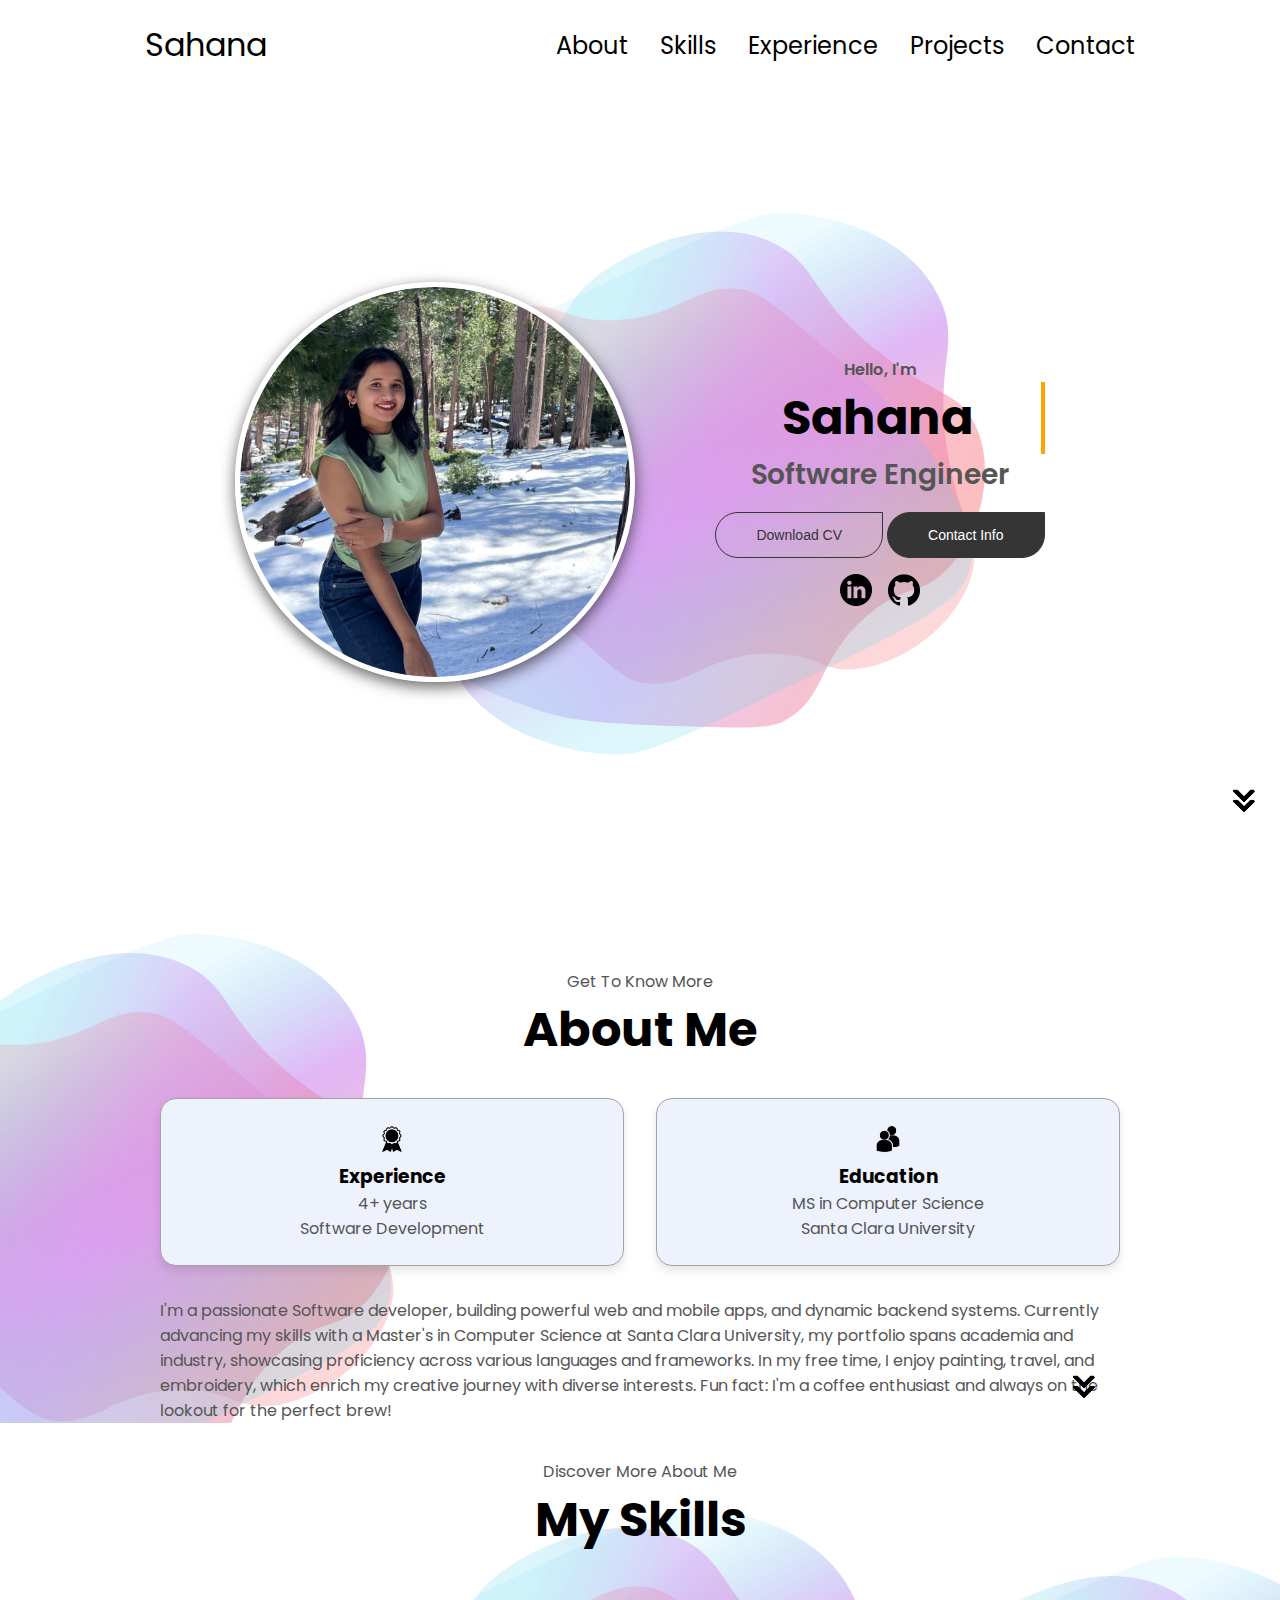
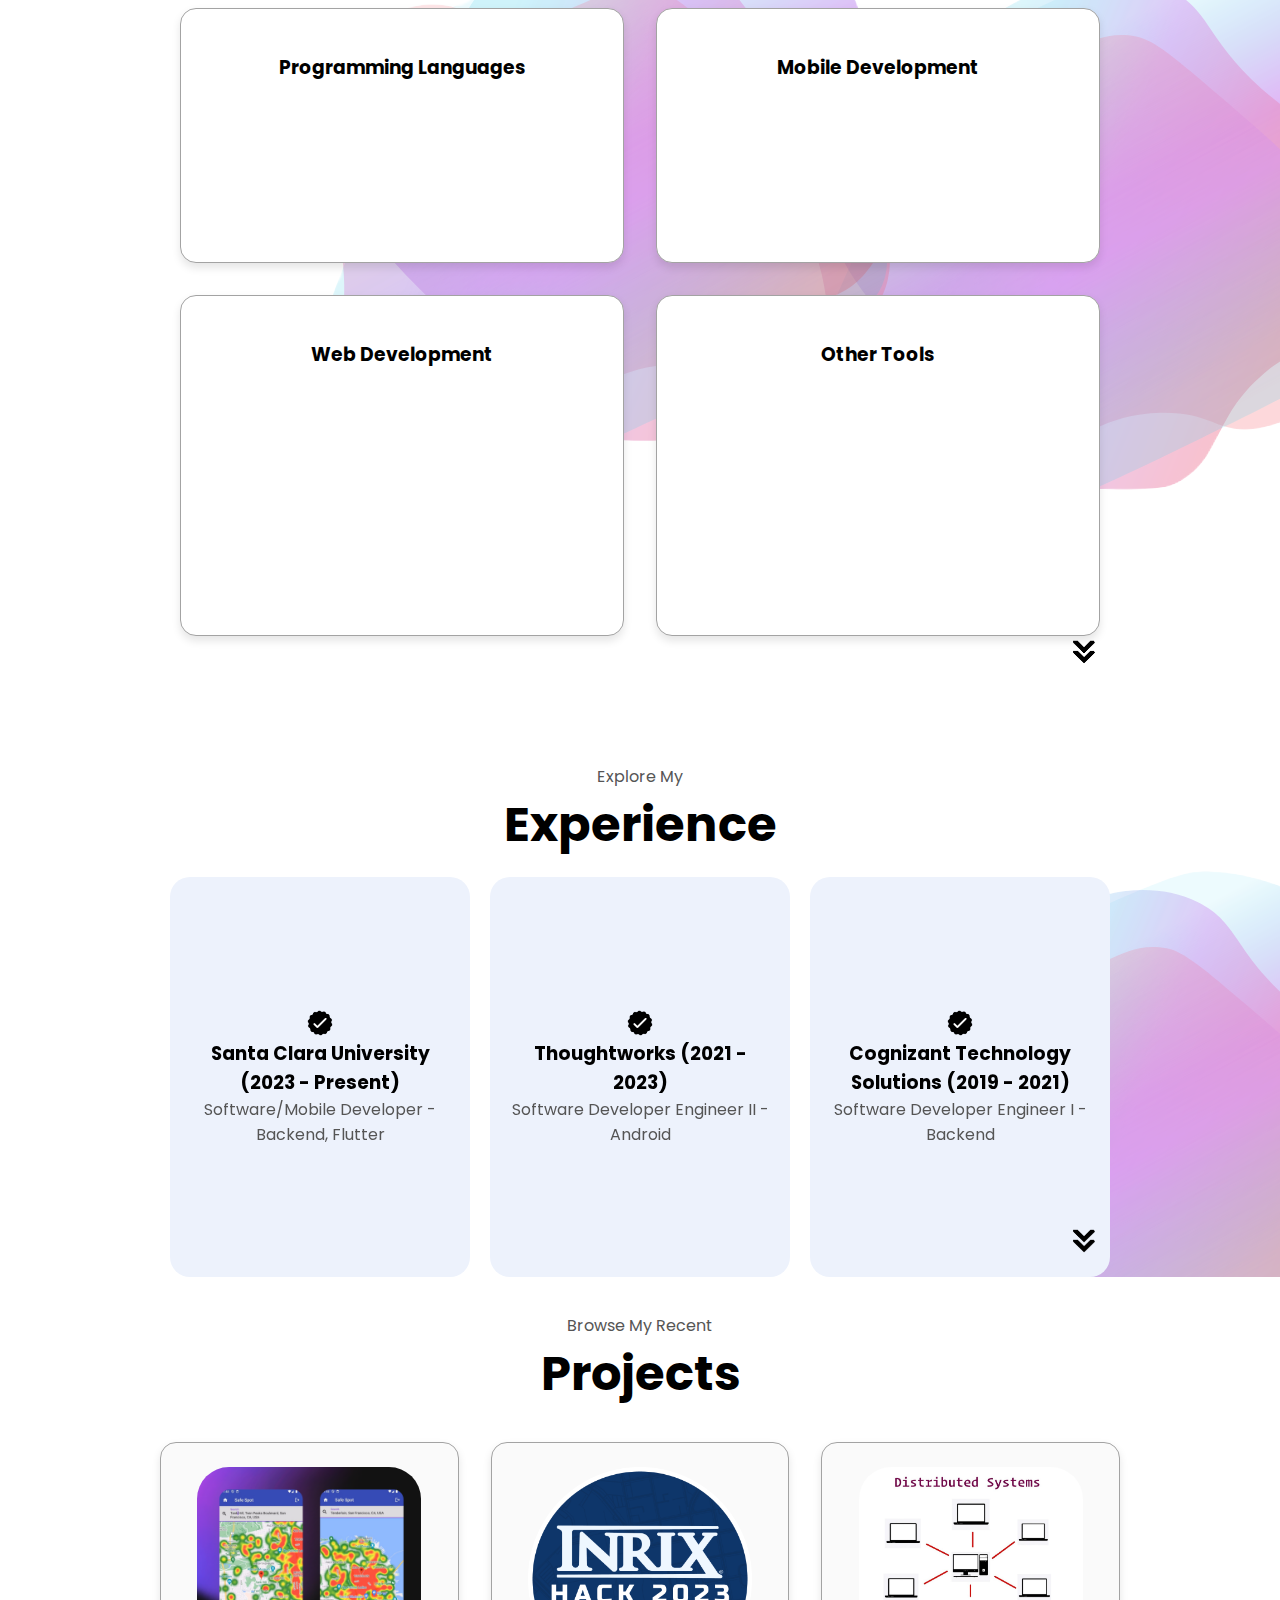
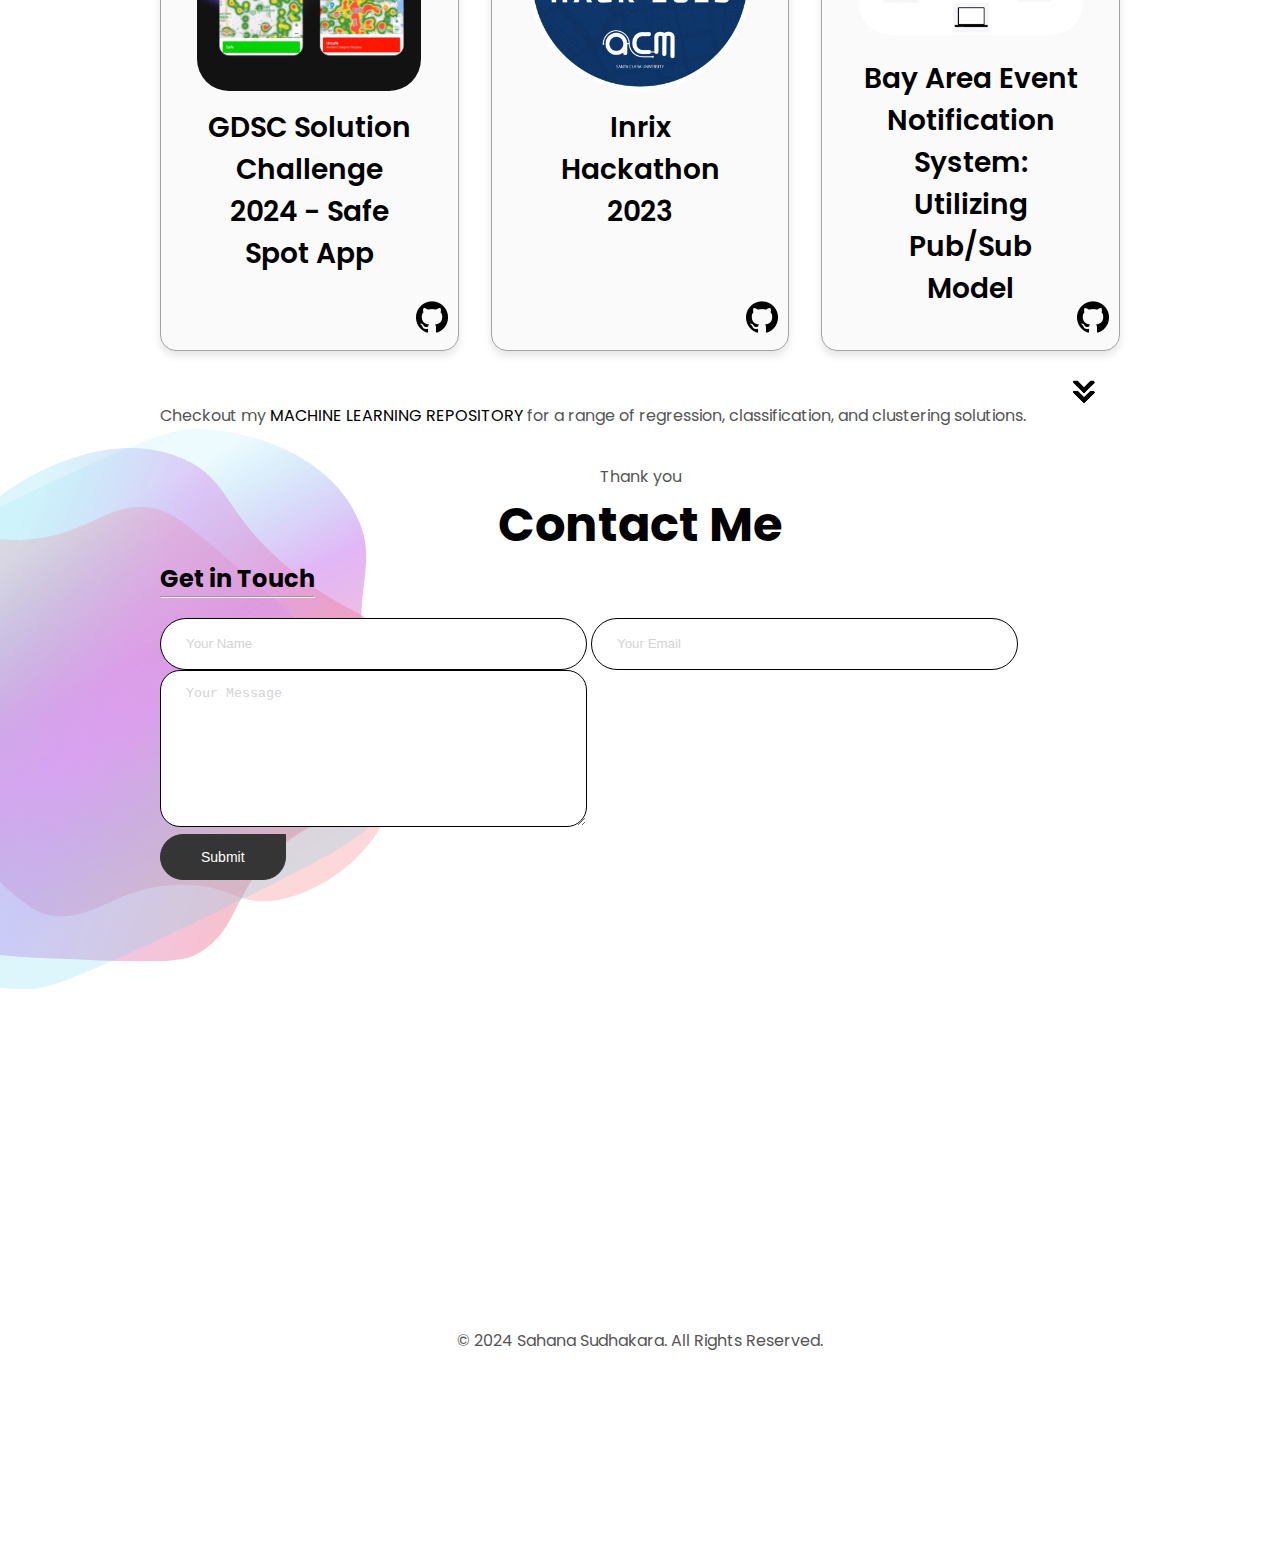
==== index.html @ e0f005fb "Phase 1" ====
<!DOCTYPE html>
<html lang="en">
<head>
    <meta charset="UTF-8">
    <meta http-equiv="X-UA-Compatible" content="IE=edge">
    <meta name="viewport" content="width=device-width, initial-scale=1.0">
    <title>Sahana Sudhakara Portfolio</title>
    <link rel="stylesheet" href="style.css">
    <link rel="stylesheet" href="mediaqueries.css">
</head>
<body>
    <nav id="desktop-nav">
        <div class="logo">Sahana</div>
        <div>
            <ul class="nav-links">
                <li><a href="#about">About</a></li>
                <li><a href="#skills-content">Skills</a></li>
                <li><a href="#experience">Experience</a></li>
                <li><a href="#projects">Projects</a></li>
                <li><a href="#contact">Contact</a></li>
            </ul>
        </div>
    </nav>
    <nav id="hamburger-nav">
      <div class="hamburger-menu">
        <div class="hamburger-icon" onclick="toggleMenu()">
          <span></span>
          <span></span>
          <span></span>
        </div>
        <ul class="menu-links">
          <li><a href="#about" onclick="toggleMenu()">About</a></li>
          <li><a href="#skills-content" onclick="toggleMenu()">Skills</a></li>
          <li><a href="#experience" onclick="toggleMenu()">Experience</a></li>
          <li><a href="#projects" onclick="toggleMenu()">Projects</a></li>
          <li><a href="#contact" onclick="toggleMenu()">Contact</a></li>
        </ul>
      </div>
    </nav>

    
    <div class="profile-hero">
      <section id="profile">
          <div class="section__pic-container">
              <img src="./assets/profile-pic.png" alt="Sahana Sudhakara profile picture" class="profile-pic"/>
          </div>
          <div class="section__text">
              <p class="section__text__p1">Hello, I'm</p>
              <h1 class="title_typing">Sahana</h1>
              <p class="section__text__p2">Software Engineer</p>
              <div class="btn-container">
                  <button class="btn btn-color-2" onclick="window.open('./assets/Sahana_Sudhakara_Resume.pdf')">Download CV</button>
                  <button class="btn btn-color-1" onclick="location.href='#contact'">Contact Info</button>
              </div>
              <div id="socials-container">
                  <img src="./assets/linkedin.png" alt="My LinkedIn profile" class="icon" onclick="location.href='https://www.linkedin.com/in/sahana-sudhakara/'"/>
                  <img src="./assets/github.png" alt="My Github profile" class="icon" onclick="location.href='https://github.com/SahanaSudhakara'"/>
              </div>
          </div>
          <img src="./assets/arrow.png" alt="Arrow icon" class="icon arrow" onclick="location.href='#about'"/>
      </section>
  </div>
  
  <div class="about-hero">

    <section id="about">
        <p class="section__text__p1">Get To Know More</p>
        <h1 class="title">About Me</h1>
        <div class="section-container">
            <div class="about-details-container">
                <div class="about-containers">
                    <div class="details-container-info">
                        <img src="./assets/experience.png" alt="Experience icon" class="icon"/>
                        <h3>Experience</h3>
                        <p>4+ years <br />Software Development</p>
                    </div>
                    <div class="details-container-info">
                        <img src="./assets/education.png" alt="Education icon" class="icon"/>
                        <h3>Education</h3>
                        <p>MS in Computer Science<br />Santa Clara University</p>
                    </div>
                </div>
                <div class="text-container">
                    <p>
                      I'm a passionate Software developer, building powerful web and mobile apps, and dynamic backend systems. Currently advancing my skills with a Master's in Computer Science at Santa Clara University, my portfolio spans academia and industry, showcasing proficiency across various languages and frameworks. In my free time, I enjoy painting, travel, and embroidery, which enrich my creative journey with diverse interests. Fun fact: I'm a coffee enthusiast and always on the lookout for the perfect brew!                    </p>
                </div>
            </div>
        </div>
        <img src="./assets/arrow.png" alt="Arrow icon" class="icon arrow" onclick="location.href='#skills-content'"/>
    </section>
</div>
<div class="skills-hero">

    <section id="skills-content">
      <p class="section__text__p1">Discover More About Me</p>
      <h1 class="title">My Skills</h1>      
      <div id="skills-container">
        <!-- The script should not be within a container -->
        <script>
          function loadSkill() {
            fetch("skills.html")
              .then(response => response.text())
              .then(data => {
                document.getElementById("skills-container").innerHTML = data;
              })
              .catch(error => console.error('Error loading skills.html:', error));
          }
    
          // Call the function to load skills.html content
          loadSkill();
        </script>
      </div>
      <img src="./assets/arrow.png" alt="Arrow icon" class="icon arrow" onclick="location.href='#experience'"/>
    </section>
    </div>
    <div class="experience-hero">


    <section id="experience">
        <p class="section__text__p1">Explore My</p>
        <h1 class="title">Experience</h1>
        <div id="experience-container">
          <!-- The script should not be within a container -->
          <script>
            function loadExperience() {
              fetch("experience.html")
                .then(response => response.text())
                .then(data => {
                  document.getElementById("experience-container").innerHTML = data;
                })
                .catch(error => console.error('Error loading experience.html:', error));
            }
      
            // Call the function to load experience.html content
            loadExperience();
          </script>
        </div>
        <img src="./assets/arrow.png" alt="Arrow icon" class="icon arrow" onclick="location.href='#projects'"/>
    </section>
    </div>

    <section id="projects">
        <p class="section__text__p1">Browse My Recent</p>
        <h1 class="title">Projects</h1>
        <div class="experience-details-container">
            <div class="about-containers">
              <div class="details-container color-container">
                <div class="article-container">
                    <img src="./assets/project-1.png" alt="Project 1" class="project-img"/>
                </div>
                <h2 class="experience-sub-title project-title">GDSC Solution Challenge 2024 - Safe Spot App</h2>
                <div class="btn-container-1">
                    <img src="./assets/github.png" alt="GitHub profile" class="icon" onclick="location.href='https://github.com/SahanaSudhakara/gdsc-frontend'"/>
                </div>
            </div>
            
            <div class="details-container color-container">
                <div class="article-container">
                    <img src="./assets/project-2.png" alt="Project 2" class="project-img"/>
                </div>
                <h2 class="experience-sub-title project-title">Inrix Hackathon 2023</h2>
                <div class="btn-container-1">
                    <img src="./assets/github.png" alt="GitHub profile" class="icon" onclick="location.href='https://github.com/SahanaSudhakara/inrix-2'"/>
                </div>
            </div>
            
            <div class="details-container color-container">
                <div class="article-container-1">
                    <img src="./assets/project-3.png" alt="Project 3" class="project-img"/>
                </div>
                <h2 class="experience-sub-title project-title">Bay Area Event Notification System: Utilizing Pub/Sub Model</h2>
                <div class="btn-container-1">
                    <img src="./assets/github.png" alt="GitHub profile" class="icon" onclick="location.href='https://github.com/SahanaSudhakara/EventBasedPubSub'"/>
                </div>
            </div>
          </div>
          <p>Checkout my <a href="https://github.com/SahanaSudhakara/Machine-learning-Algorithms" target="_blank" rel="noopener noreferrer">MACHINE LEARNING REPOSITORY</a> for a range of regression, classification,
            and clustering solutions.</p>         

        <img src="./assets/arrow.png" alt="Arrow icon" class="icon arrow" onclick="location.href='#contact'"/>
    </section>
    <div class="contact-hero">

    <section id="contact">
      <p class="section__text__p1">Thank you</p>
        <h1 class="title">Contact Me</h1>
        <div class="contact-left">
          <div class="contact-left-title">
              <h2>Get in Touch</h2>
              <hr>
          </div>
          <form action="https://api.web3forms.com/submit" method="POST">
              <div class="contact-left-inputs">
                <input type="hidden" name="access_key" value="96b669a8-fac5-483a-b743-2ce81959f2d0">
                  <input type="text" name="name" placeholder="Your Name" class="contact-inputs" required>
                  <input type="email" name="email" placeholder="Your Email" class="contact-inputs" required>
                  <textarea name="message" placeholder="Your Message" class="contact-inputs" required></textarea>
              </div>
              <button type="submit" class="btn btn-color-1">
                  Submit
              </button>
              <input type="hidden" name="accessKey" value="YOUR_WEB3FORMS_ACCESS_KEY">
          </form>
      </div>
    </section>
</div>
    <footer>
        <p>&copy; 2024 Sahana Sudhakara. All Rights Reserved.</p>
    </footer>
    <script src="script.js"></script>
</body>
</html>
---- style.css ----
@import url("https://fonts.googleapis.com/css2?family=Poppins:wght@300;400;500;600&display=swap");

* {
  margin: 0;
  padding: 0;
}

body {
  font-family: "Poppins", sans-serif;
}

html {
  scroll-behavior: smooth;
}
.profile-hero
{
  position: relative;
background-image: url(assets/page1.png);
}
.about-hero
{
  position: relative;

background-image: url(assets/page2.png);
}
.skills-hero
{
  position: relative;

background-image: url(assets/page3.png);
}
.experience-hero
{
width: 100%;
background-image: url(assets/page4.png);
}
.contact-hero
{
width: 100%;
background-image: url(assets/page2.png);
min-height: 100vh;
}

p {
  color: rgb(85, 85, 85);
}

/* TRANSITION */

a,
.btn {
  transition: all 300ms ease;
}

/* DESKTOP NAV */

nav,
.nav-links {
  display: flex;
}


nav {
  justify-content: space-around;
  align-items: center;
  height: 10vh;
}

.nav-links {
  gap: 2rem;
  list-style: none;
  font-size: 1.5rem;
}
.icon.arrow {
  position: absolute;
  bottom: 0;
  right: 0;
  margin-bottom: 20px; /* Adjust as needed for spacing */
  margin-right: 20px; /* Adjust as needed for spacing */
}
a {
  color: black;
  text-decoration: none;
  text-decoration-color: white;
}

a:hover {
  color: grey;
  text-decoration: underline;
  text-underline-offset: 1rem;
  text-decoration-color: rgb(181, 181, 181);
}

.logo {
  font-size: 2rem;
}

.logo:hover {
  cursor: default;
}


/* Hamburger menu styles */
#hamburger-nav {
  display: none;
}

.hamburger-menu {
  position: relative;
  display: inline-block; /* This will change to block in the media query for small screens */
}

.hamburger-icon {
  display: flex;
  flex-direction: column;
  justify-content: space-between;
  height: 24px;
  width: 30px;
  cursor: pointer;
}

.hamburger-icon span {
  width: 100%;
  height: 2px;
  background-color: black;
  transition: all 0.3s ease-in-out;
}

.menu-links {
  position: absolute;
  top: 100%;
  right: 0;
  background-color: white;
  width: fit-content;
  max-height: 0;
  overflow: hidden;
  transition: all 0.3s ease-in-out;
}

.menu-links a {
  display: block;
  padding: 10px;
  text-align: center;
  font-size: 1.5rem;
  color: black;
  text-decoration: none;
  transition: all 0.3s ease-in-out;
}

.menu-links li {
  list-style: none;
}

.menu-links.open {
  max-height: 300px;
}

.hamburger-icon.open span:first-child {
  transform: rotate(45deg) translate(5px, 5px);
}

.hamburger-icon.open span:nth-child(2) {
  opacity: 0;
}

.hamburger-icon.open span:last-child {
  transform: rotate(-45deg) translate(5px, -5px);
}

@media (max-width: 768px) {
  .nav-links {
      display: none;
  }
  .hamburger-menu {
      display: block;
  }
}

/* SECTIONS */

section {
  padding-top: 4vh;
  height: 96vh;
  margin: 0 10rem;
  box-sizing: border-box;
  min-height: fit-content;
}

.section-container {
  display: flex;
}

/* PROFILE SECTION */

#profile {
  display: flex;
  justify-content: center;
  gap: 5rem;
  height: 80vh;
}

.section__pic-container {
  width: 150px; 
  height: 150px;
  box-sizing: border-box;
  border: 5px white solid;
  border-radius: 50%; 
  overflow: hidden;
  box-shadow: 0 5px 15px 0px rgba(0, 0, 0, 0.6);
  transform: translateY(0px);
  -webkit-animation: float 6s ease-in-out infinite; 
  animation: float 6s ease-in-out infinite;
}
.profile-pic {
  width: 100%; 
  height: auto; 
}

.section__text {
  align-self: center;
  text-align: center;
}

.section__text p {
  font-weight: 600;
}

.section__text__p1 {
  text-align: center;
}

.section__text__p2 {
  font-size: 1.75rem;
  margin-bottom: 1rem;
}

.title {
  font-size: 3rem;
  text-align: center;
}

.title_typing {
  font-size: 3rem;
  text-align: center;
  overflow: hidden; /* Ensures text doesn't overflow container */
  white-space: nowrap; /* Prevents text from wrapping */
  border-right: 0.1em solid orange; /* Creates cursor effect */
  animation: typing 3s steps(30, end), blink-caret 0.5s step-end infinite;
}

@keyframes typing {
  from { width: 0 }
  to { width: 100% }
}

@keyframes blink-caret {
  from, to { border-color: transparent }
  50% { border-color: orange }
}

#socials-container {
  display: flex;
  justify-content: center;
  margin-top: 1rem;
  gap: 1rem;
}

/* ICONS */

.icon {
  cursor: pointer;
  height: 2rem;
}

/* BUTTONS */

/* Container to center buttons with spacing */
.color-container {
  position: relative;
  border: 1px solid #ccc;
  padding: 20px;
  margin-bottom: 20px;
  background: #f5f5f5;
}

.btn-container-1 {
  position: absolute;
  bottom: 10px;
  right: 10px;
}

.btn-container img {
  cursor: pointer;
  width: 40px; /* Adjust size as needed */
  height: 40px; /* Adjust size as needed */
}


/* Base button styles */
.btn {
  display: inline-block;
  text-decoration: none;
  padding: 14px 40px;
  color: #fff; /* Button text color */
  background: linear-gradient(45deg, #ff6a00, #ee0979); /* Gradient background */
  font-size: 14px;
  border-radius: 30px;
  border-top-right-radius: 0;
  transition: 0.5s;
}


/* Button colors */
.btn-color-1,
.btn-color-2 {
  border: 1px solid #353535; /* Match border color and width with .btn */
}

/* Hover effect for buttons */
.btn-color-1:hover,
.btn-color-2:hover {
  cursor: pointer;
  color: white;
}

/* Specific button color styles */
.btn-color-1 {
  background: #353535;
  color: white;
}

.btn-color-1:hover {
  background: #000000; /* Adjust hover background color */
}

.btn-color-2 {
  background: none;
  color: #353535;
}

.btn-color-2:hover {
  border: 1px solid #ffffff; /* Adjust hover border color */
  background: #353535; /* Match background color with border color */
}



/* ABOUT SECTION */

#about {
  position: relative;
}

.details-container {
  padding: 1.5rem;
  flex: 1;
  border-radius: 1rem;
  background-color:white;

  border: 0.1rem solid rgb(163, 163, 163);
  text-align: center;
  box-shadow: 0 0.3rem 0.5rem rgba(0, 0, 0, 0.1);
  transition: transform 0.3s ease, box-shadow 0.3s ease;
  
}
.details-container-info {
  padding: 1.5rem;
  flex: 1;
  border-radius: 1rem;
  border: 0.1rem solid rgb(163, 163, 163);
  text-align: center;
  box-shadow: 0 0.3rem 0.5rem rgba(0, 0, 0, 0.1);
  transition: transform 0.3s ease, box-shadow 0.3s ease;
  background-color:#EDF2FC;

  
}

.details-container:hover {
  transform: translateY(-0.2rem);
  box-shadow: 0 0.5rem 1rem rgba(0, 0, 0, 0.2);
}

.about-containers {
  display: flex;
  flex-wrap: wrap;
  gap: 2rem;
  margin-bottom: 2rem;
  margin-top: 2rem;
  justify-content: center;
  transition: margin 0.3s ease-in-out;
}


.about-details-container {
  justify-content: center;
  flex-direction: column;
  
}

.about-containers,
.about-details-container {
  display: flex;
}

.about-pic {
  border-radius: 2rem;
}

.arrow{
    position: absolute;
    bottom: 0;
    right: 0;
    margin-bottom: 20px; /* Adjust as needed for spacing */
    margin-right: 20px; /* Adjust as needed for spacing */
}



.section-container {
  gap: 4rem;
  height: 80%;
}

.section__pic-container {
  height: 400px;
  width: 400px;
  margin: auto 0;
}

/* EXPERIENCE SECTION */

#experience {
  position: relative;
}

.experience-sub-title {
  color: rgb(85, 85, 85);
  font-weight: 600;
  font-size: 1.75rem;
  margin-bottom: 2rem;
}

.experience-details-container {
  display: flex;
  justify-content: center;
  flex-direction: column;
}

.article-container {
  display: flex;
  text-align: initial;
  flex-wrap: wrap;
  flex-direction: row;
  gap: 2.5rem;
  justify-content: space-around;
}

article {
  display: flex;
  width: 10rem;
  justify-content: space-around;
  gap: 0.5rem;
}

article .icon {
  cursor: default;
}

.icon {
  cursor: pointer;
  transition: transform 0.3s ease;
}

.icon:hover {
  transform: scale(1.2) rotate(360deg); /* Add rotate transformation for spin effect */
}

/* PROJECTS SECTION */

#projects {
  position: relative;
}

.color-container {
  border-color: rgb(163, 163, 163);
  background: rgb(250, 250, 250);
}

.project-img {
  border-radius: 2rem;
  width: 90%;
  height: 90%;
}

.project-title {
  margin: 1rem;
  color: black;
}

.project-btn {
  color: black;
  border-color: rgb(163, 163, 163);
}

/* CONTACT */

#contact {
  display: flex;
  justify-content: center;
  flex-direction: column;
  height: 70vh;
  position: relative;
}

.contact-info-upper-container {
  display: flex;
  justify-content: center;
  border-radius: 2rem;
  border: rgb(53, 53, 53) 0.1rem solid;
  border-color: rgb(163, 163, 163);
  background: (250, 250, 250);
  margin: 2rem auto;
  padding: 0.5rem;
}

.contact-info-container {
  display: flex;
  align-items: center;
  justify-content: center;
  gap: 0.5rem;
  margin: 1rem;
}

.contact-info-container p {
  font-size: larger;
}

.contact-icon {
  cursor: default;
}

.email-icon {
  height: 2.5rem;
}
/*SKills*/
/* Section Styles */
#skills {
  position: relative;

}

/* Section Title Styles */
#skills h2 {
  font-size: 4rem;
  font-weight: 300;
  text-align: center;
  color: var(--textColor-primary-day); /* Replace with your primary text color */
}

/* Separator Line Styles */
#skills .bg-primaryColor {
  height: 0.5rem;
  width: 75%; /* Adjust width as needed */
  margin-top: 1rem;
  position: relative;
}

#skills .bg-primaryColor::after {
  content: '';
  position: absolute;
  height: 0.25rem;
  width: 2rem;
  border-radius: 50%;
  background-color: var(--primaryColor); /* Replace with your primary color */
  right: 0;
  top: 50%;
  transform: translateY(-50%);
}

/* Content Section Styles */
#skills .section-content-padding {
  padding-top: 4rem;
}

/* Skills Category Styles */
#skills h3 {
  font-size: 1.75rem;
  font-weight: 500;
  text-align: center;
  color: var(--textColor-primary-day); /* Replace with your primary text color */
  margin-bottom: 2rem;
}

#skills .flex-wrap {
  justify-content: center;
}

.skill-card {
  text-align: center;
  transition: transform 0.5s ease;
}

.skill-card:hover {
  transform: scale(1.05);
}

.skill-icon {
  width: 3rem; /* Adjust size of icons */
  height: 3rem; /* Adjust size of icons */
  margin-bottom: 0.5rem;
}

.skill-text {
  font-size: 1rem;
  color: var(--textColor-secondary); /* Replace with your secondary text color */
}

/* Responsive Styles */
@media (max-width: 1024px) {
  #skills .max-lg:flex-col-reverse {
    flex-direction: column;
  }
}

@media (max-width: 768px) {
  #skills h2 {
    font-size: 3rem;
  }

  #skills .bg-primaryColor {
    width: 100%;
  }
}

@media (max-width: 480px) {
  #skills h2 {
    font-size: 2.5rem;
  }

  #skills .bg-primaryColor {
    width: 100%;
  }

  #skills .skill-icon {
    width: 3rem;
    height: 3rem;
  }

  #skills .skill-text {
    font-size: 0.875rem;
  }
}


/* FOOTER SECTION */

footer {
  height: 26vh;
  margin: 0 1rem;
}

footer p {
  text-align: center;
}

.navigation li {
  display: inline-block;
  margin-right: 10px;
  opacity: 0; /* Start with opacity 0 */
  animation: fadeIn 0.5s forwards; /* Animation to fade in */
}


.navigation {
  padding: 20px;
}

.navigation h3 {
  margin-top: 20px;
  margin-bottom: 10px;
}

#skills-content {
  margin-bottom: 40px; /* Adjust the value to create enough space between sections */
  position: relative;

}
/* Contact form */

.contact-left {
  display: flex;
  flex-direction: column;
  align-items: start;
  gap: 20px;
}

.contact-inputs {
  width: 400px;
  height: 50px;
  border: 1px solid black; /* Thick border */
  outline: none;
  padding-left: 25px;
  font-weight: 500;
  color: rgb(85, 85, 85);
  border-radius: 50px;
  transition: border-color 0.3s ease; /* Smooth transition for focus */
}

.contact-left textarea {
  width: 400px; /* Ensure consistent width with inputs */
  height: 140px;
  padding-top: 15px;
  border: 1px solid black; /* Thick border */
  border-radius: 20px;
  outline: none;
  padding-left: 25px;
  font-weight: 500;
  color: rgb(85, 85, 85);
  transition: border-color 0.3s ease; /* Smooth transition for focus */
}

.contact-inputs:focus,
.contact-left textarea:focus {
  border-color: grey; /* Change border color on focus */
}

.contact-inputs::placeholder,
.contact-left textarea::placeholder {
  color: lightgrey; /* Placeholder text color */
}


/* Add more nth-child rules as needed */
@keyframes fadeIn {
  0% {
    opacity: 0;
    transform: translateY(10px); /* Start slightly below and fade in */
  }
 
  100% {
    opacity: 1;
    transform: translateY(0); /* Fully floated in */
  }
}


@-webkit-keyframes float {
  0% {
    box-shadow: 0 5px 15px 0px rgba(0, 0, 0, 0.6);
    transform: translateY(0px);
  }
  50% {
    box-shadow: 0 25px 15px 0px rgba(0, 0, 0, 0.2);
    transform: translateY(-20px);
  }
  100% {
    box-shadow: 0 5px 15px 0px rgba(0, 0, 0, 0.6);
    transform: translateY(0px);
  }
}

@keyframes float {
  0% {
    box-shadow: 0 5px 15px 0px rgba(0, 0, 0, 0.6);
    transform: translateY(0px);
  }
  50% {
    box-shadow: 0 25px 15px 0px rgba(0, 0, 0, 0.2);
    transform: translateY(-20px);
  }
  100% {
    box-shadow: 0 5px 15px 0px rgba(0, 0, 0, 0.6);
    transform: translateY(0px);
  }
}
.card-title-title {
  color: rgb(85, 85, 85);
  font-weight: 600;
  font-size: 1.75rem;
  margin-bottom: 2rem;

}

.card-sub-title {
  color: rgb(85, 85, 85);
  font-weight: 600;
  font-size: 1rem;
  margin-bottom: 2rem;

}

.flip-card-container {
  display: flex;
  flex-wrap: wrap;
  gap: 20px;
}

/* Flip card styles */
.flip-card {
  width: 300px;
  height: 400px;
  perspective: 1000px; /* Enable 3D effect */
}

.flip-card-inner {
  position: relative;
  width: 100%;
  height: 100%;
  text-align: center;
  transition: transform 0.6s;
  transform-style: preserve-3d;
}

.flip-card:hover .flip-card-inner {
  transform: rotateY(180deg);
}

.flip-card-front, .flip-card-back {
  position: absolute;
  width: 100%;
  height: 100%;
  backface-visibility: hidden;
  border-radius: 20px;
  background-color:#EDF2FC;
  color: white;
  display: flex;
  flex-direction: column;
  justify-content: center;
  align-items: center;
  padding: 20px;
  box-sizing: border-box;
}

.flip-card-back {
  transform: rotateY(180deg);
  background-color: #eaeaea;
  color: #333;
}
#experience-container {
  display: flex;
  justify-content: center;
  margin-top: 1rem;
  gap: 1rem;
}
---- mediaqueries.css ----
@media screen and (max-width: 1400px) {
  #profile {
    height: 83vh;
    margin-bottom: 6rem;
  }

  .about-containers {
    flex-wrap: wrap;
  }
  #about,
  #experience,
  #skills,
  #contact,
  #projects {
    height: fit-content;
  }
}

  
@media screen and (max-width: 1200px) {
  #desktop-nav {
    display: none;
  }
#hamburger-nav {
  display: flex;
  justify-content: flex-end;
  align-items: center;
  position: absolute;
  top: 0;
  right: 0;
  padding: 1rem;
  z-index: 10; /* Ensure it is above other elements */
}
  #experience,
  .experience-details-container{
    margin-top: 2rem;
  }
  #profile,
  .section-container  {
    display: block;
  }
  .arrow {
    display: none;
  }
  section,
  .section-container {
    height: fit-content;
  }
  section {
    margin: 0 5%;
  }
  .section__pic-container {
    width: 275px;
    height: 275px;
    margin: 0 auto 2rem;
  }
  .about-containers {
    margin-top: 0;
  }
  #contact
  {
    margin-top: 2rem;
  }

  
  .contact-left-title {
    text-align: center;
    margin-top: 2rem;
  }
  
  .contact-left-inputs {
    display: flex;
    flex-wrap: wrap;
    gap: 1rem;
    justify-content: center;
    width: 80%;
  }
  
  .contact-inputs {
     flex: 1 1 100%; /* Full width */
  min-width: 0; /* Allow flex items to shrink */
  box-sizing: border-box; /* Include padding and border in the element's total width and height */
  padding: 0.5rem; /* Padding inside the input */
  margin-bottom: 1rem; /* Margin below each input */
  }
  
  textarea.contact-inputs {
    flex: 1 1 calc(100% - 2rem); /* Ensure textarea takes full width minus the gap */
    height: 150px; /* Set height for textarea */
  }
  
}
  
@media screen and (max-width: 600px) {

  footer {
    height: 40vh;
  }
  #profile {
    height: 83vh;
    margin-bottom: 0;
  }
  article {
    font-size: 1rem;
  }
  
  footer nav {
    height: fit-content;
    margin-bottom: 2rem;
  }
  .about-containers,
  .contact-info-upper-container,
  .btn-container {
    flex-wrap: wrap;
  }
  .contact-info-container {
    margin: 0;
  }
  .contact-info-container p,
  .nav-links li a {
    font-size: 1rem;
  }
  .experience-sub-title {
    font-size: 1.25rem;
  }
  .logo {
    font-size: 1.5rem;
  }
  .nav-links {
    flex-direction: column;
    gap: 0.5rem;
    text-align: center;
  }
  .section__pic-container {
    width: 50%;
    height: auto;
    justify-content: center;
    display: flex;
    align-items: center;
    margin: auto;
  }

  .section__pic-container img {
    width: 100%;
    height: auto;
    border-radius: 50%;
  }
  .section__text__p2 {
    font-size: 1.25rem;
  }
  .title {
    font-size: 2rem;
  }
  .text-container {
    text-align: justify;
  }
  .contact-inputs {
    flex: 1 1 calc(50% - 2rem); /* Half width minus the gap on larger screens */
  }
  textarea.contact-inputs {
    flex: 1 1 calc(100% - 2rem); /* Textarea remains full width */
  }
}
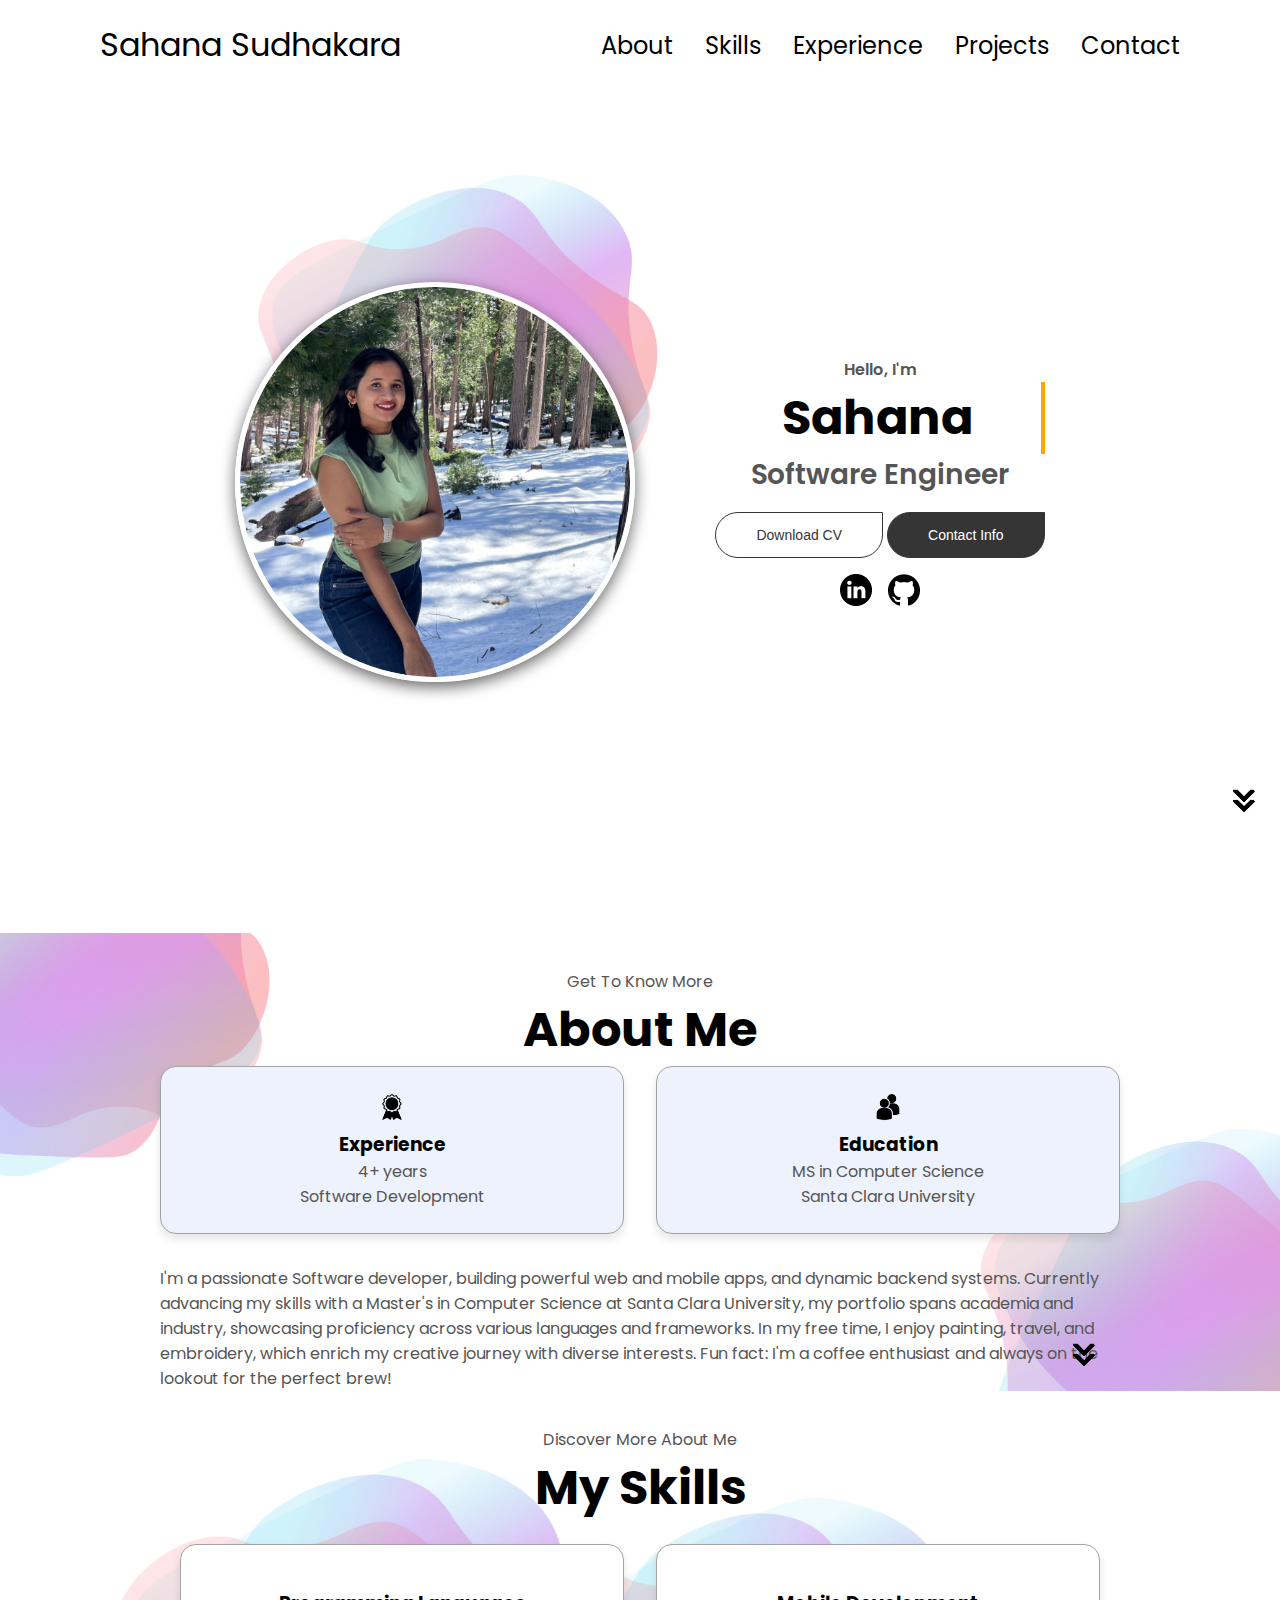
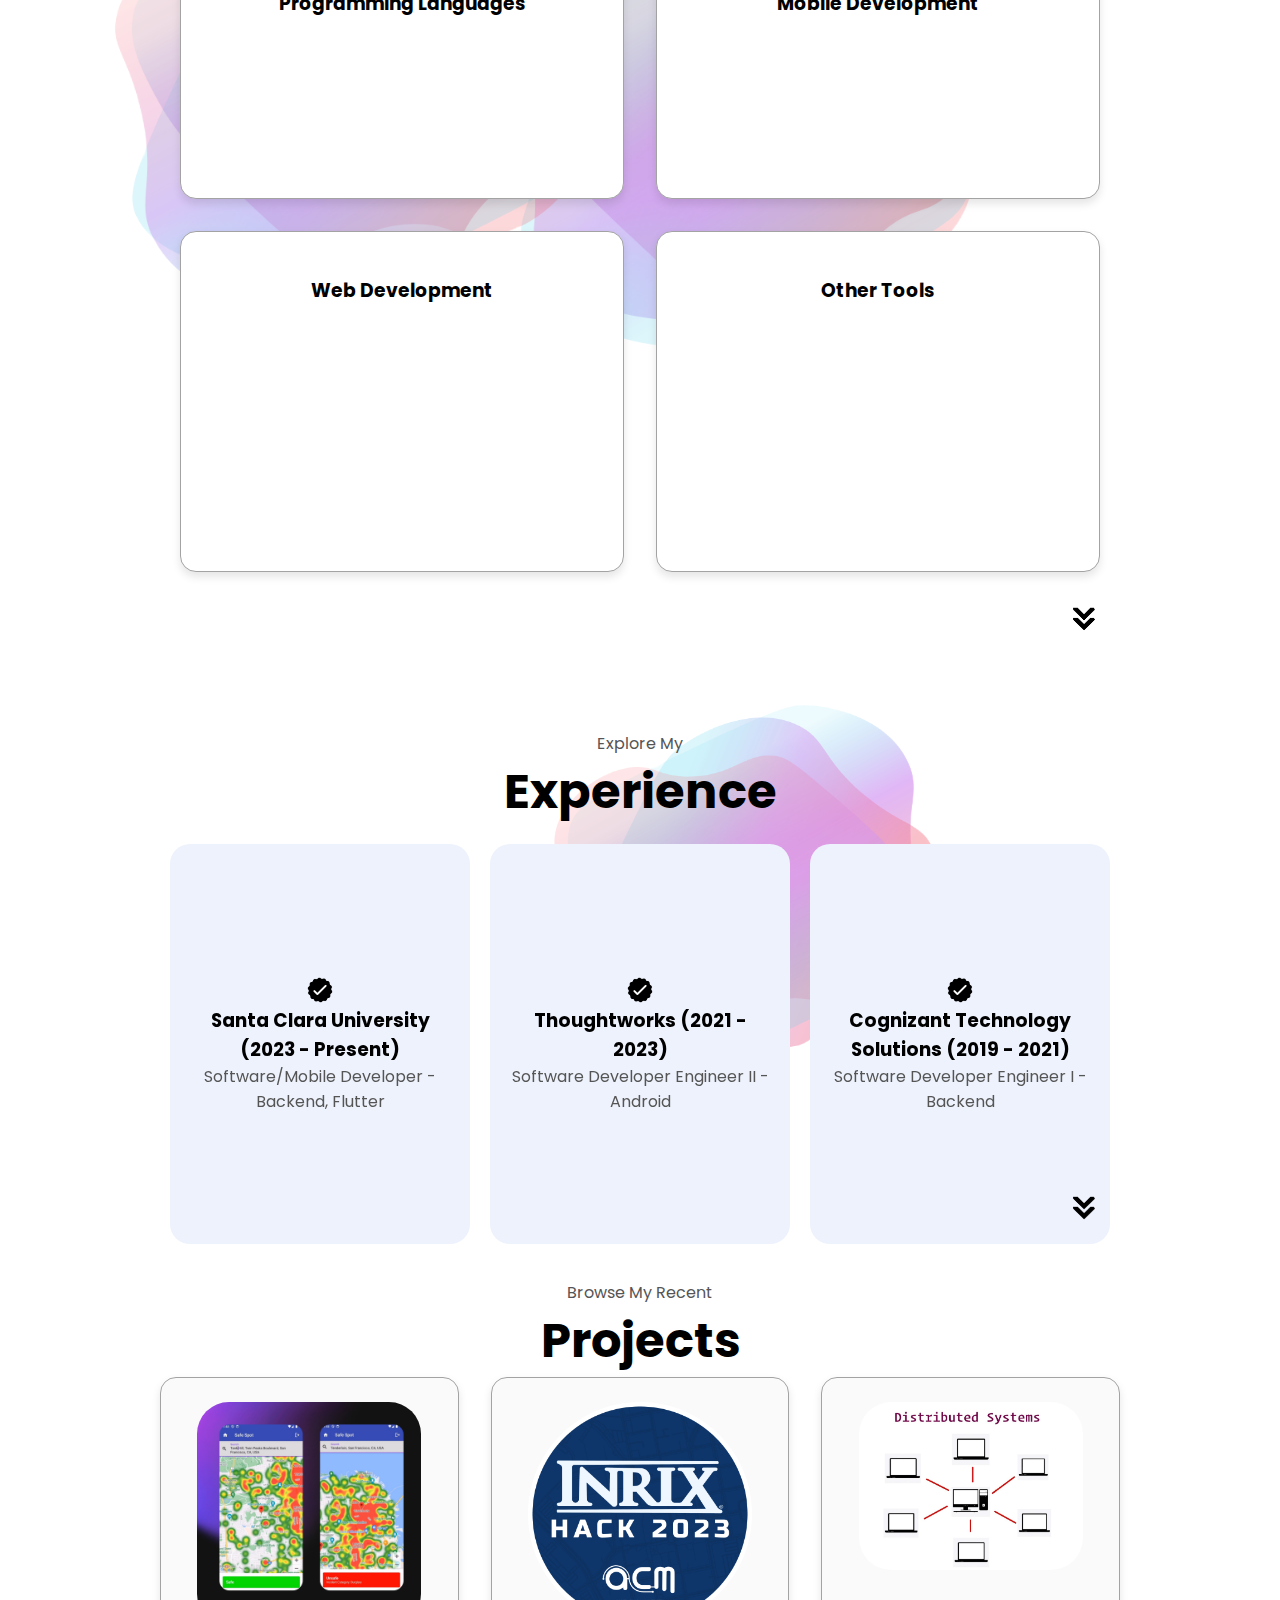
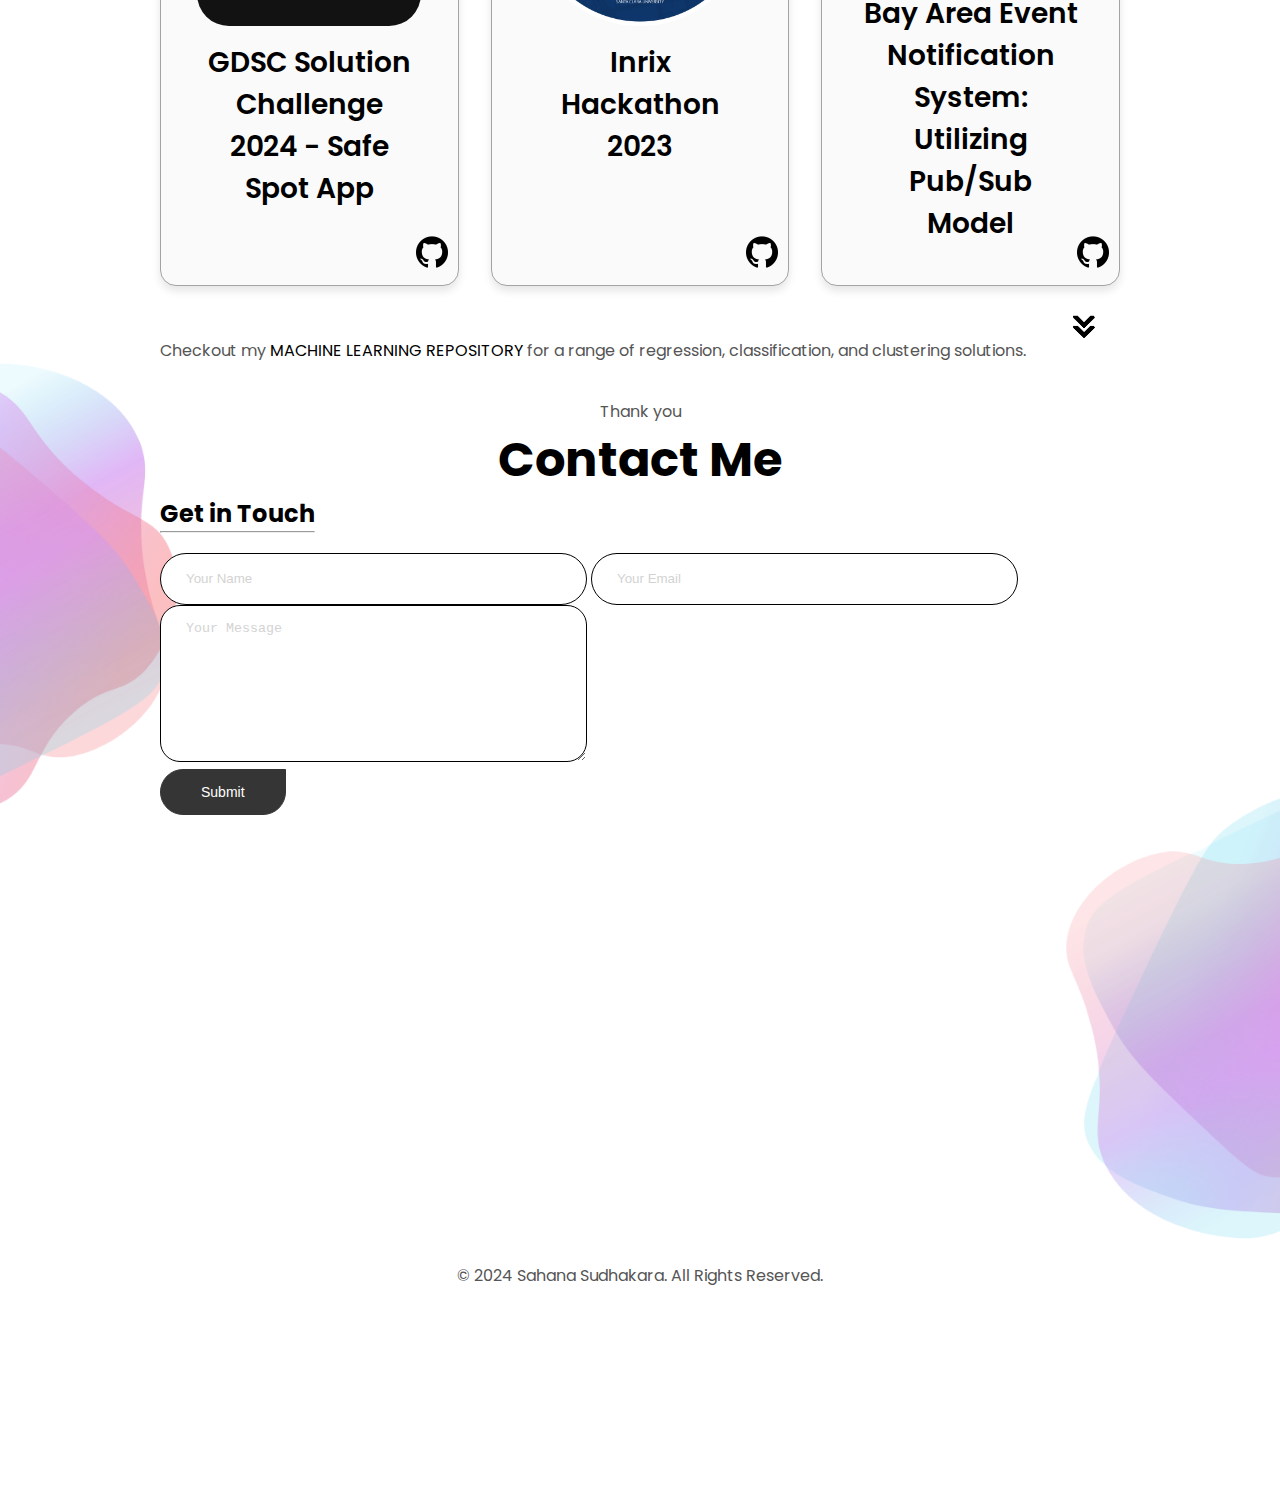
==== commit f09c3107: "logo" ====
--- a/index.html
+++ b/index.html
@@ -7,10 +7,12 @@
     <title>Sahana Sudhakara Portfolio</title>
     <link rel="stylesheet" href="style.css">
     <link rel="stylesheet" href="mediaqueries.css">
+    <link rel="icon" href="assets/profile-pic.png"
+          type="image/x-icon"> 
 </head>
 <body>
     <nav id="desktop-nav">
-        <div class="logo">Sahana</div>
+        <div class="logo">Sahana Sudhakara</div>
         <div>
             <ul class="nav-links">
                 <li><a href="#about">About</a></li>
--- a/style.css
+++ b/style.css
@@ -15,11 +15,12 @@
 }
 .profile-hero
 {
-  position: relative;
+position: relative;
 background-image: url(assets/page1.png);
 }
 .about-hero
 {
+  margin-top: 5rem;
   position: relative;
 
 background-image: url(assets/page2.png);
--- a/mediaqueries.css
+++ b/mediaqueries.css
@@ -6,6 +6,8 @@
 
   .about-containers {
     flex-wrap: wrap;
+    margin-top: 0;
+
   }
   #about,
   #experience,
@@ -13,6 +15,17 @@
   #contact,
   #projects {
     height: fit-content;
+
+  }
+  .profile-hero,
+  .profile-hero,
+  .about-hero,
+  .skills-hero,
+  .experience-hero,
+  .contact-hero {
+    background-size: cover;
+    background-position: center;
+    background-repeat: no-repeat;
   }
 }
 
@@ -88,11 +101,14 @@
     flex: 1 1 calc(100% - 2rem); /* Ensure textarea takes full width minus the gap */
     height: 150px; /* Set height for textarea */
   }
+
+  
   
 }
   
 @media screen and (max-width: 600px) {
 
+  
   footer {
     height: 40vh;
   }
